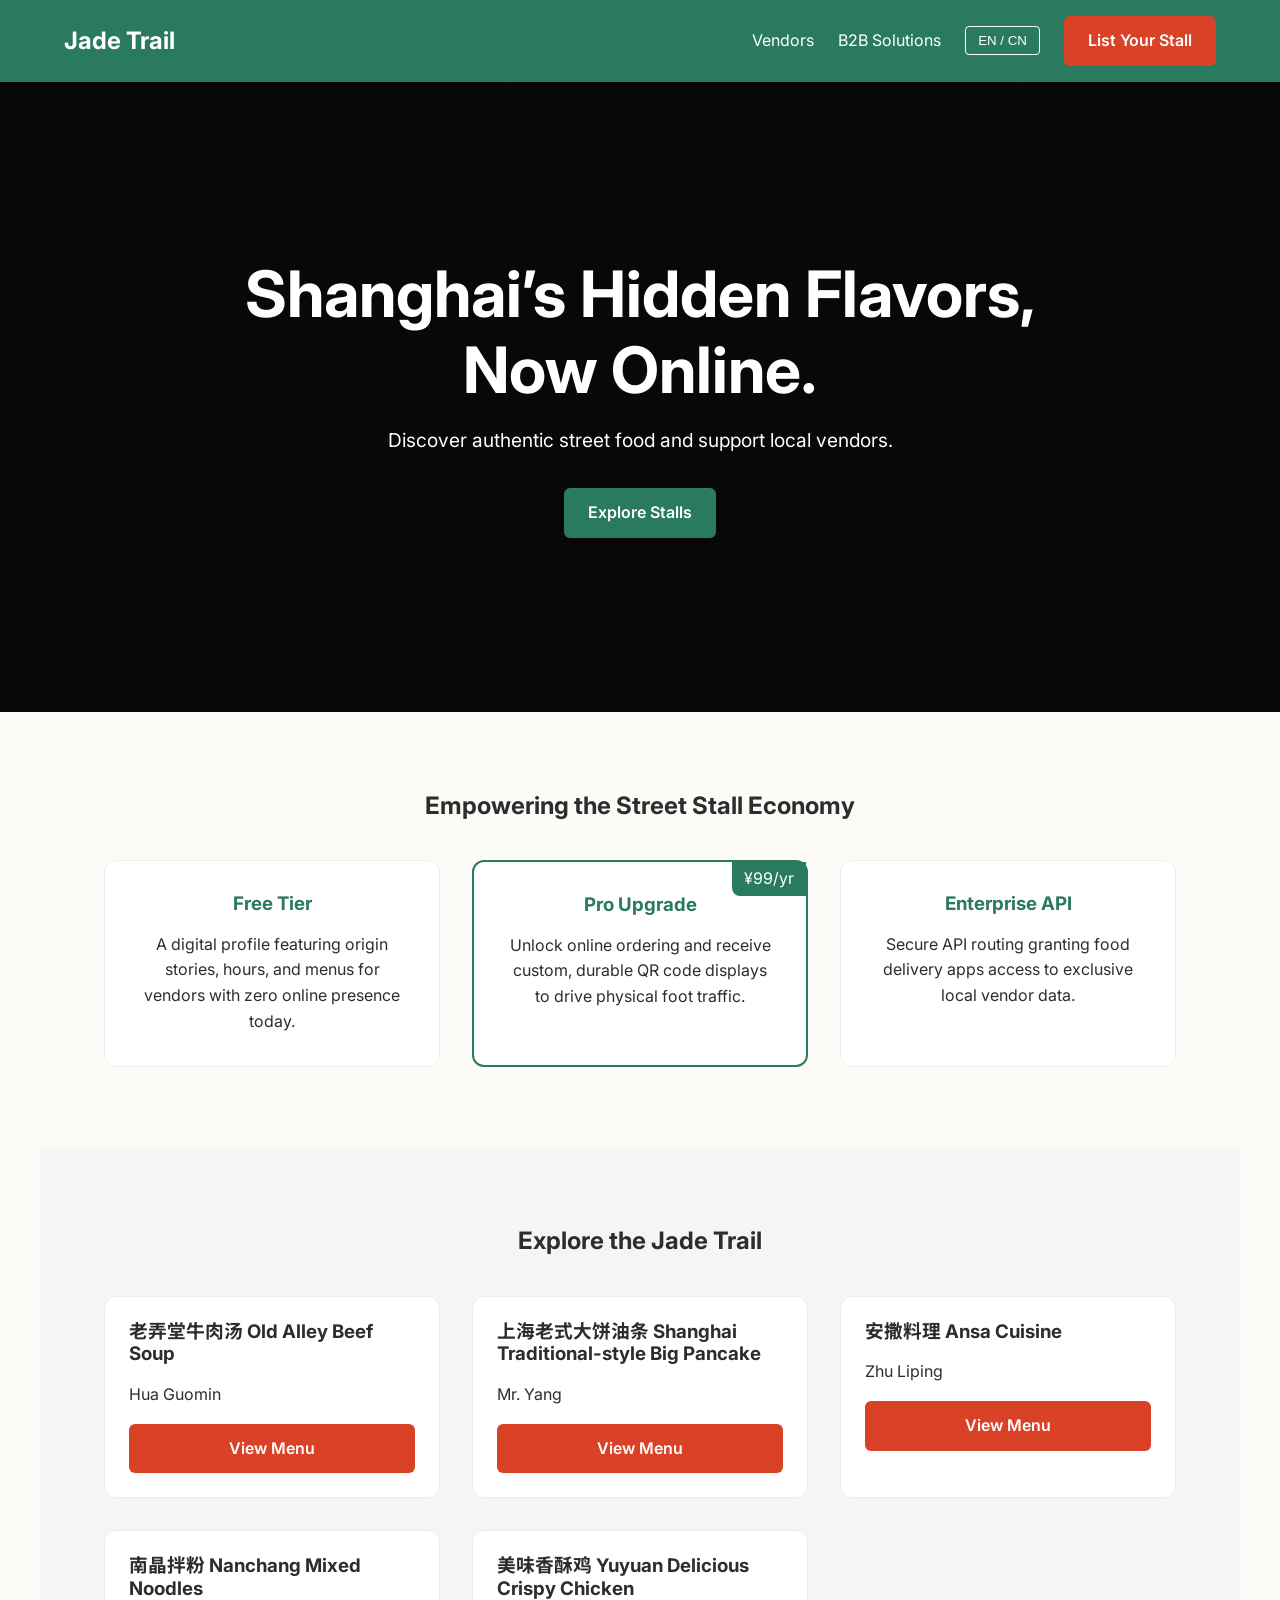
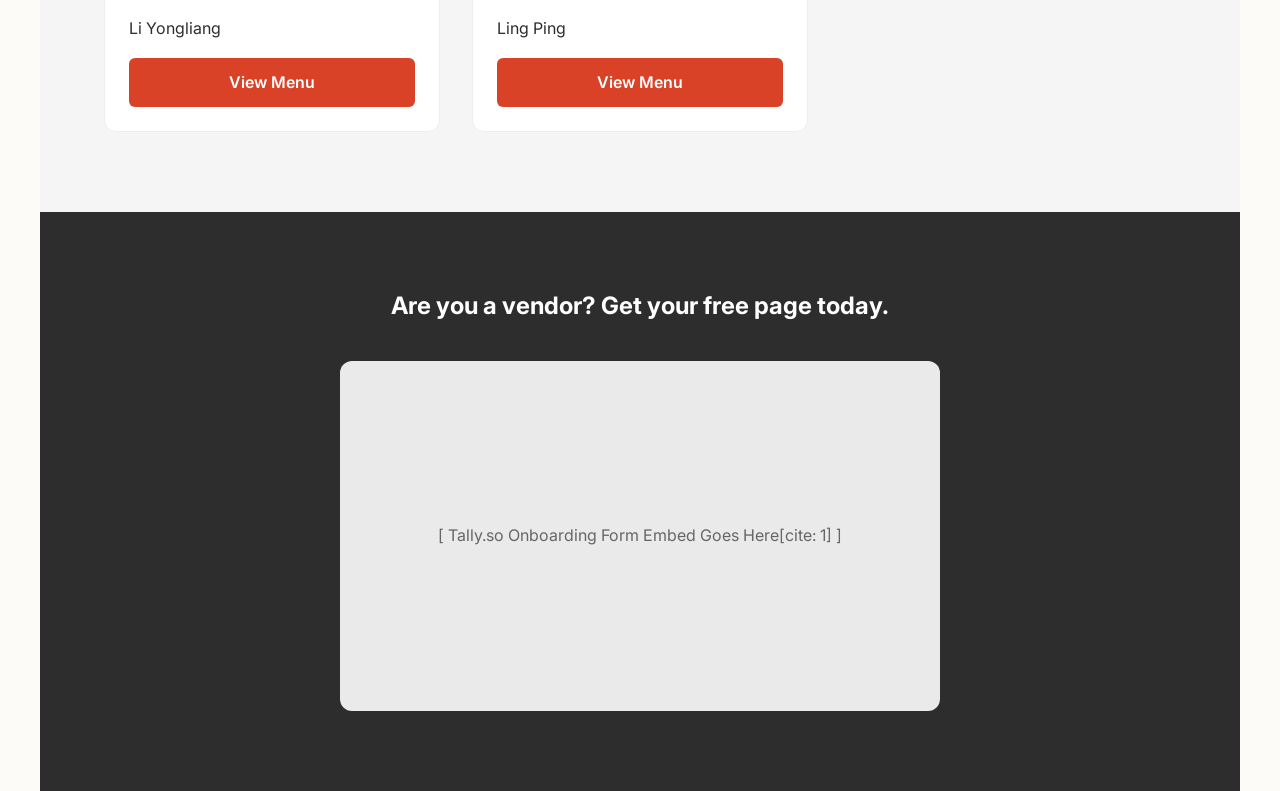
==== index.html @ eafc35c4 "first commit" ====
<!DOCTYPE html>
<html lang="en">
<head>
    <meta charset="UTF-8">
    <meta name="viewport" content="width=device-width, initial-scale=1.0">
    <title>Jade Trail | Shanghai Night Market</title>
    <link rel="stylesheet" href="style.css">
    <link href="https://fonts.googleapis.com/css2?family=Inter:wght@400;600;700&family=Noto+Sans+SC:wght@400;700&display=swap" rel="stylesheet">
</head>
<body class="lang-en">

    <!-- Navbar -->
    <nav class="navbar">
        <div class="nav-logo"><a href="index.html">Jade Trail</a></div>
        <div class="nav-links">
            <a href="#vendors">
                <span class="lang-en">Vendors</span>
                <span class="lang-cn">摊位</span>
            </a>
            <a href="#">
                <span class="lang-en">B2B Solutions</span>
                <span class="lang-cn">B2B解决方案</span>
            </a>
            <button class="lang-toggle">EN / CN</button>
            <a href="#claim" class="btn btn-accent">
                <span class="lang-en">List Your Stall</span>
                <span class="lang-cn">入驻平台</span>
            </a>
        </div>
    </nav>

    <!-- Hero Section -->
    <header class="hero">
        <h1 class="animate-up">
            <span class="lang-en">Shanghai’s Hidden Flavors,<br>Now Online.</span>
            <span class="lang-cn">上海隐藏的美味，<br>现已上线。</span>
        </h1>
        <p class="animate-up delay-1">
            <span class="lang-en">Discover authentic street food and support local vendors.</span>
            <span class="lang-cn">探索正宗街头美食，支持本地摊贩。</span>
        </p>
        <div class="animate-up delay-2">
            <a href="#vendors" class="btn btn-primary">
                <span class="lang-en">Explore Stalls</span>
                <span class="lang-cn">探索摊位</span>
            </a>
        </div>
    </header>

    <!-- Business Model (3 Feature Blocks) -->
    <section class="section text-center">
        <h2 class="animate-up">
            <span class="lang-en">Empowering the Street Stall Economy</span>
            <span class="lang-cn">赋能地摊经济</span>
        </h2>
        <div class="grid-3">
            <!-- Free Tier -->
            <div class="card animate-up delay-1">
                <h3 style="color: var(--jade)">
                    <span class="lang-en">Free Tier</span>
                    <span class="lang-cn">免费版</span>
                </h3>
                <p>
                    <span class="lang-en">A digital profile featuring origin stories, hours, and menus for vendors with zero online presence today.</span>
                    <span class="lang-cn">为当前无网络曝光的摊主提供包含品牌故事、营业时间和菜单的数字档案。</span>
                </p>
            </div>
            <!-- Pro Tier -->
            <div class="card animate-up delay-2" style="border: 2px solid var(--jade);">
                <span style="position:absolute; top:0; right:0; background:var(--jade); color:white; padding:4px 12px; border-bottom-left-radius:8px;">¥99/yr</span>
                <h3 style="color: var(--jade)">
                    <span class="lang-en">Pro Upgrade</span>
                    <span class="lang-cn">专业版升级</span>
                </h3>
                <p>
                    <span class="lang-en">Unlock online ordering and receive custom, durable QR code displays to drive physical foot traffic.</span>
                    <span class="lang-cn">解锁在线点单功能，并获得定制的耐用二维码立牌，以吸引线下客流。</span>
                </p>
            </div>
            <!-- Enterprise Tier -->
            <div class="card animate-up delay-3">
                <h3 style="color: var(--jade)">
                    <span class="lang-en">Enterprise API</span>
                    <span class="lang-cn">企业级 API</span>
                </h3>
                <p>
                    <span class="lang-en">Secure API routing granting food delivery apps access to exclusive local vendor data.</span>
                    <span class="lang-cn">安全的 API 路由，为外卖应用提供独家本地摊贩数据访问权限。</span>
                </p>
            </div>
        </div>
    </section>

    <!-- Live Vendor Grid -->
    <section id="vendors" class="section bg-light" style="background-color: #f5f5f5;">
        <h2 class="text-center animate-up">
            <span class="lang-en">Explore the Jade Trail</span>
            <span class="lang-cn">探索 Jade Trail 路线</span>
        </h2>
        <div class="grid-3">
            <!-- Vendor Card (Duplicate 5 Times) -->
            <div class="card vendor-card animate-up delay-1">
                
                <div class="vendor-info">
                    <h3>老弄堂牛肉汤 Old Alley Beef Soup</h3>
                    <p>Hua Guomin</p>
                    <a href="old-alley-beef.html" class="btn btn-accent">View Menu</a>
                </div>
            </div>
            <!-- Vendor Card 2: Shanghai Traditional-style Big Pancake and Fried Dough Sticks -->
            <div class="card vendor-card animate-up delay-2">
                
                <div class="vendor-info">
                    <h3>上海老式大饼油条 Shanghai Traditional-style Big Pancake</h3>
                    <p>Mr. Yang</p>
                    <a href="traditional-pancake.html" class="btn btn-accent">View Menu</a>
                </div>
            </div>
            <!-- Vendor Card 3: Ansa Cuisine -->
            <div class="card vendor-card animate-up delay-3">
                
                <div class="vendor-info">
                    <h3>安撒料理 Ansa Cuisine</h3>
                    <p>Zhu Liping</p>
                    <a href="ansa-cuisine.html" class="btn btn-accent">View Menu</a>
                </div>
            </div>
            <!-- Vendor Card 4: Nanchang Mixed Noodles -->
            <div class="card vendor-card animate-up delay-1">
                
                <div class="vendor-info">
                    <h3>南晶拌粉 Nanchang Mixed Noodles</h3>
                    <p>Li Yongliang</p>
                    <a href="nanchang-noodles.html" class="btn btn-accent">View Menu</a>
                </div>
            </div>
            <!-- Vendor Card 5: Yuyuan Delicious Crispy Chicken -->
            <div class="card vendor-card animate-up delay-2">
                
                <div class="vendor-info">
                    <h3>美味香酥鸡 Yuyuan Delicious Crispy Chicken</h3>
                    <p>Ling Ping</p>
                    <a href="crispy-chicken.html" class="btn btn-accent">View Menu</a>
                </div>
            </div>

        </div>
    </section>

    <!-- Tally Form CTA -->
    <footer id="claim" class="section text-center" style="background-color: var(--sesame); color: white;">
        <h2 class="animate-up">
            <span class="lang-en">Are you a vendor? Get your free page today.</span>
            <span class="lang-cn">您是摊主吗？立即获取您的免费主页。</span>
        </h2>
        <div class="embed-container animate-up delay-1" style="max-width: 600px; margin: 40px auto 0;">
            <p style="color: #666;">[ Tally.so Onboarding Form Embed Goes Here[cite: 1] ]</p>
        </div>
    </footer>

    <!-- Language Toggle Script -->
    <script>
        document.addEventListener('DOMContentLoaded', () => {
            const body = document.body;
            // Load saved preference
            const savedLang = localStorage.getItem('jade-lang') || 'lang-en';
            body.className = savedLang;

            // Attach toggle function to all language buttons
            const toggleBtns = document.querySelectorAll('.lang-toggle');
            toggleBtns.forEach(btn => {
                btn.addEventListener('click', () => {
                    if (body.classList.contains('lang-en')) {
                        body.classList.replace('lang-en', 'lang-cn');
                        localStorage.setItem('jade-lang', 'lang-cn');
                    } else {
                        body.classList.replace('lang-cn', 'lang-en');
                        localStorage.setItem('jade-lang', 'lang-en');
                    }
                });
            });
        });
    </script>
</body>
</html>
---- style.css ----
/* --- VARIABLES & SETUP --- */
:root {
    --bao: #FDFBF7;
    --jade: #2A7A5F;
    --jade-dark: #1e5a45;
    --chili: #D94227;
    --chili-dark: #b3361f;
    --sesame: #2D2D2D;
    --lantern: #F6B93B;
}

* {
    margin: 0;
    padding: 0;
    box-sizing: border-box;
}

body {
    font-family: 'Inter', 'Noto Sans SC', sans-serif;
    background-color: var(--bao);
    color: var(--sesame);
    line-height: 1.6;
}

/* --- ANIMATIONS --- */
@keyframes fadeInUp {
    from {
        opacity: 0;
        transform: translateY(30px);
    }
    to {
        opacity: 1;
        transform: translateY(0);
    }
}

.animate-up {
    opacity: 0;
    animation: fadeInUp 0.8s cubic-bezier(0.16, 1, 0.3, 1) forwards;
}

.delay-1 { animation-delay: 0.1s; }
.delay-2 { animation-delay: 0.2s; }
.delay-3 { animation-delay: 0.3s; }

/* --- TYPOGRAPHY & BUTTONS --- */
h1, h2, h3 { line-height: 1.2; margin-bottom: 1rem; }
a { text-decoration: none; color: inherit; }

.btn {
    display: inline-block;
    padding: 12px 24px;
    border-radius: 6px;
    font-weight: 600;
    cursor: pointer;
    transition: all 0.3s ease;
    border: none;
}

.btn-primary {
    background-color: var(--jade);
    color: white;
}
.btn-primary:hover {
    background-color: var(--jade-dark);
    transform: translateY(-2px);
    box-shadow: 0 4px 12px rgba(42, 122, 95, 0.3);
}

.btn-accent {
    background-color: var(--chili);
    color: white;
}
.btn-accent:hover {
    background-color: var(--chili-dark);
    transform: translateY(-2px);
    box-shadow: 0 4px 12px rgba(217, 66, 39, 0.3);
}

/* --- NAVBAR --- */
.navbar {
    position: sticky;
    top: 0;
    z-index: 100;
    background-color: var(--jade);
    color: white;
    display: flex;
    justify-content: space-between;
    align-items: center;
    padding: 16px 5%;
    box-shadow: 0 2px 10px rgba(0,0,0,0.1);
}
.nav-logo { font-size: 1.5rem; font-weight: 700; }
.nav-links { display: flex; gap: 24px; align-items: center; }
.nav-links a:hover { opacity: 0.8; }
.lang-toggle {
    background: transparent;
    border: 1px solid white;
    color: white;
    padding: 6px 12px;
    border-radius: 4px;
    cursor: pointer;
    transition: 0.3s;
}
.lang-toggle:hover { background: white; color: var(--jade); }

/* --- HERO SECTION --- */
.hero {
    height: 70vh;
    background-color: #111;
    background-image: linear-gradient(rgba(0,0,0,0.5), rgba(0,0,0,0.6)), url('https://images.unsplash.com/photo-1555126634-323283e090fa?ixlib=rb-4.0.3&auto=format&fit=crop&w=1920&q=80');
    background-size: cover;
    background-position: center;
    display: flex;
    flex-direction: column;
    justify-content: center;
    align-items: center;
    text-align: center;
    color: white;
    padding: 0 5%;
}
.hero h1 { font-size: 4rem; }
.hero p { font-size: 1.2rem; margin-bottom: 2rem; }

/* --- LAYOUT & CARDS --- */
.section { padding: 80px 5%; max-width: 1200px; margin: 0 auto; }
.text-center { text-align: center; }

.grid-3 {
    display: grid;
    grid-template-columns: repeat(auto-fit, minmax(300px, 1fr));
    gap: 32px;
    margin-top: 40px;
}

.card {
    background: white;
    border-radius: 12px;
    padding: 32px;
    border: 1px solid #eee;
    transition: transform 0.3s ease, box-shadow 0.3s ease;
}
.card:hover {
    transform: translateY(-5px);
    box-shadow: 0 10px 30px rgba(0,0,0,0.05);
}

.vendor-card { padding: 0; overflow: hidden; }
.vendor-card img {
    width: 100%;
    height: 200px;
    object-fit: cover;
    transition: transform 0.5s ease;
}
.vendor-card:hover img { transform: scale(1.05); }
.vendor-info { padding: 24px; }
.vendor-info .btn-accent { display: block; text-align: center; margin-top: 16px; }

/* --- VENDOR PAGE SPECIFICS --- */
.embed-container {
    width: 100%;
    height: 350px;
    background: #eaeaea;
    border-radius: 12px;
    display: flex;
    align-items: center;
    justify-content: center;
    margin-bottom: 40px;
    overflow: hidden;
}
.story-flex {
    display: flex;
    flex-direction: column-reverse; /* Stacks vertically, placing the 2nd HTML item (text) on top */
    gap: 30px;
    align-items: center; /* Centers the image and text */
    margin-bottom: 60px;
    text-align: center; /* Centers the story text */
}

.story-flex img {
    width: 100%; /* Expands the image to fill the new stacked layout */
    max-width: 800px; /* Prevents the image from getting overly massive on desktop */
    border-radius: 12px;
    box-shadow: 0 4px 20px rgba(0,0,0,0.1);
}
.specialty-highlight {
    background-color: var(--chili);
    color: white;
    padding: 24px;
    border-radius: 12px;
    margin-bottom: 32px;
    transition: transform 0.3s ease;
}
.specialty-highlight:hover { transform: scale(1.02); }

/* --- ACCORDION MENU --- */
.accordion {
    background: white;
    border-radius: 12px;
    border: 1px solid #eee;
    overflow: hidden;
}
.accordion-btn {
    width: 100%;
    text-align: left;
    padding: 20px 24px;
    background: white;
    border: none;
    border-bottom: 1px solid #eee;
    font-size: 1.2rem;
    font-weight: 700;
    cursor: pointer;
    display: flex;
    justify-content: space-between;
    transition: background 0.3s ease;
}
.accordion-btn:hover { background: #fafafa; }
.accordion-content {
    max-height: 0;
    overflow: hidden;
    transition: max-height 0.4s ease-in-out;
}
.menu-item {
    display: flex;
    justify-content: space-between;
    padding: 16px 24px;
    border-bottom: 1px solid #eee;
}

/* --- RESPONSIVE DESIGN (Phones) --- */
/* --- RESPONSIVE DESIGN (Phones) --- */
@media (max-width: 768px) {
    .nav-links { display: none; }
    .hero h1 { font-size: 2.5rem; }
    /* The .story-flex overrides have been removed from here because the main CSS now handles the stack perfectly */
}

/* --- LANGUAGE TOGGLE LOGIC --- */
body.lang-en .lang-cn { display: none !important; }
body.lang-cn .lang-en { display: none !important; }
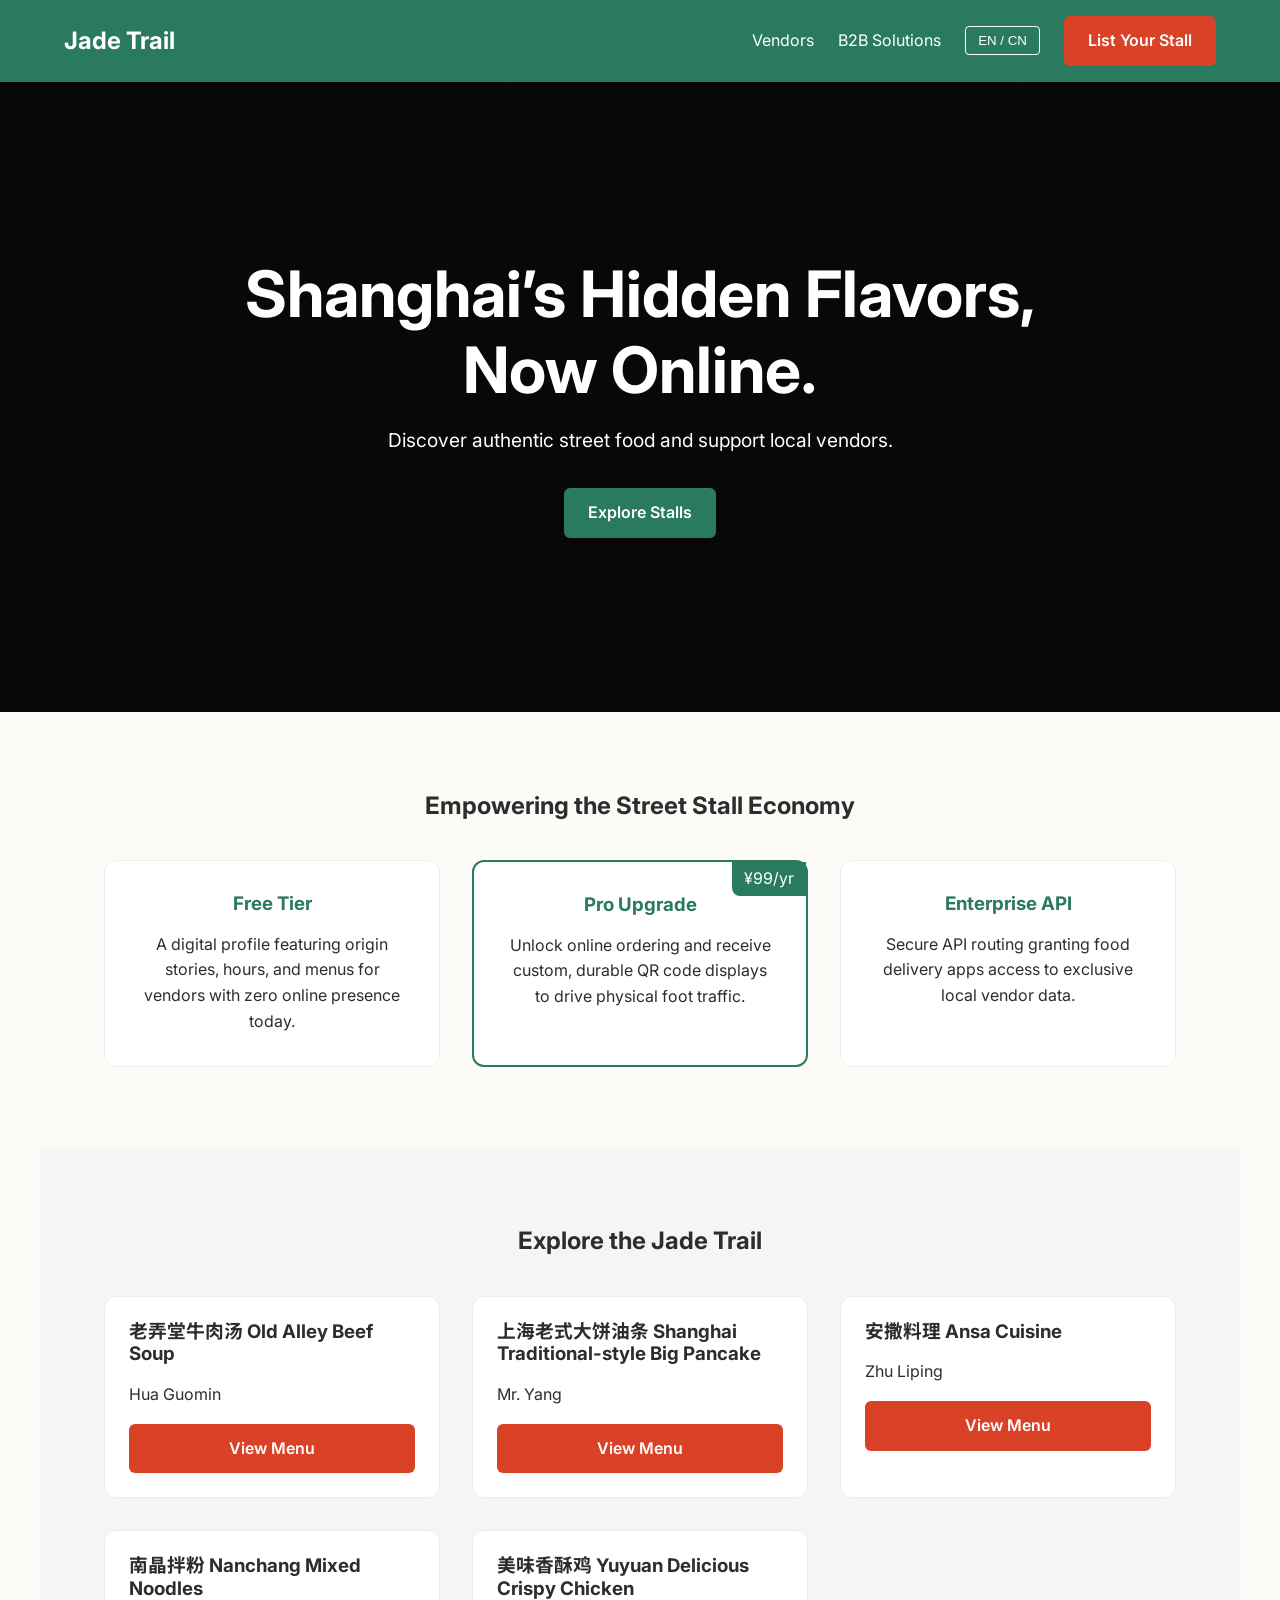
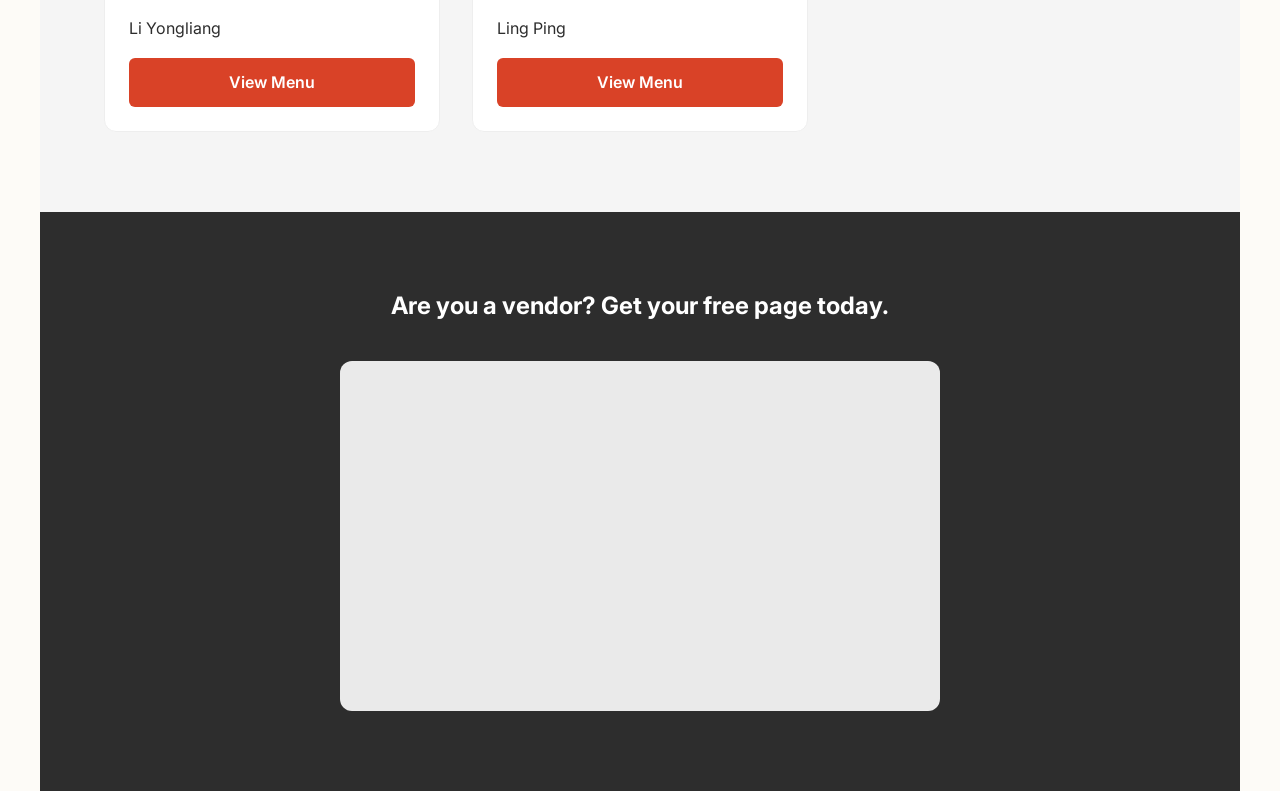
==== commit 6976f94a: "added tally.so to all vendor pages" ====
--- a/index.html
+++ b/index.html
@@ -154,7 +154,17 @@
             <span class="lang-cn">您是摊主吗？立即获取您的免费主页。</span>
         </h2>
         <div class="embed-container animate-up delay-1" style="max-width: 600px; margin: 40px auto 0;">
-            <p style="color: #666;">[ Tally.so Onboarding Form Embed Goes Here[cite: 1] ]</p>
+            <div class="embed-container" style="height: 450px; background: transparent;">
+            <iframe 
+                src="https://tally.so/embed/68y6YJ?transparentBackground=1" 
+                width="100%" 
+                height="100%" 
+                frameborder="0" 
+                marginheight="0" 
+                marginwidth="0" 
+                title="Claim Your Page Form">
+            </iframe>
+        </div>
         </div>
     </footer>
 
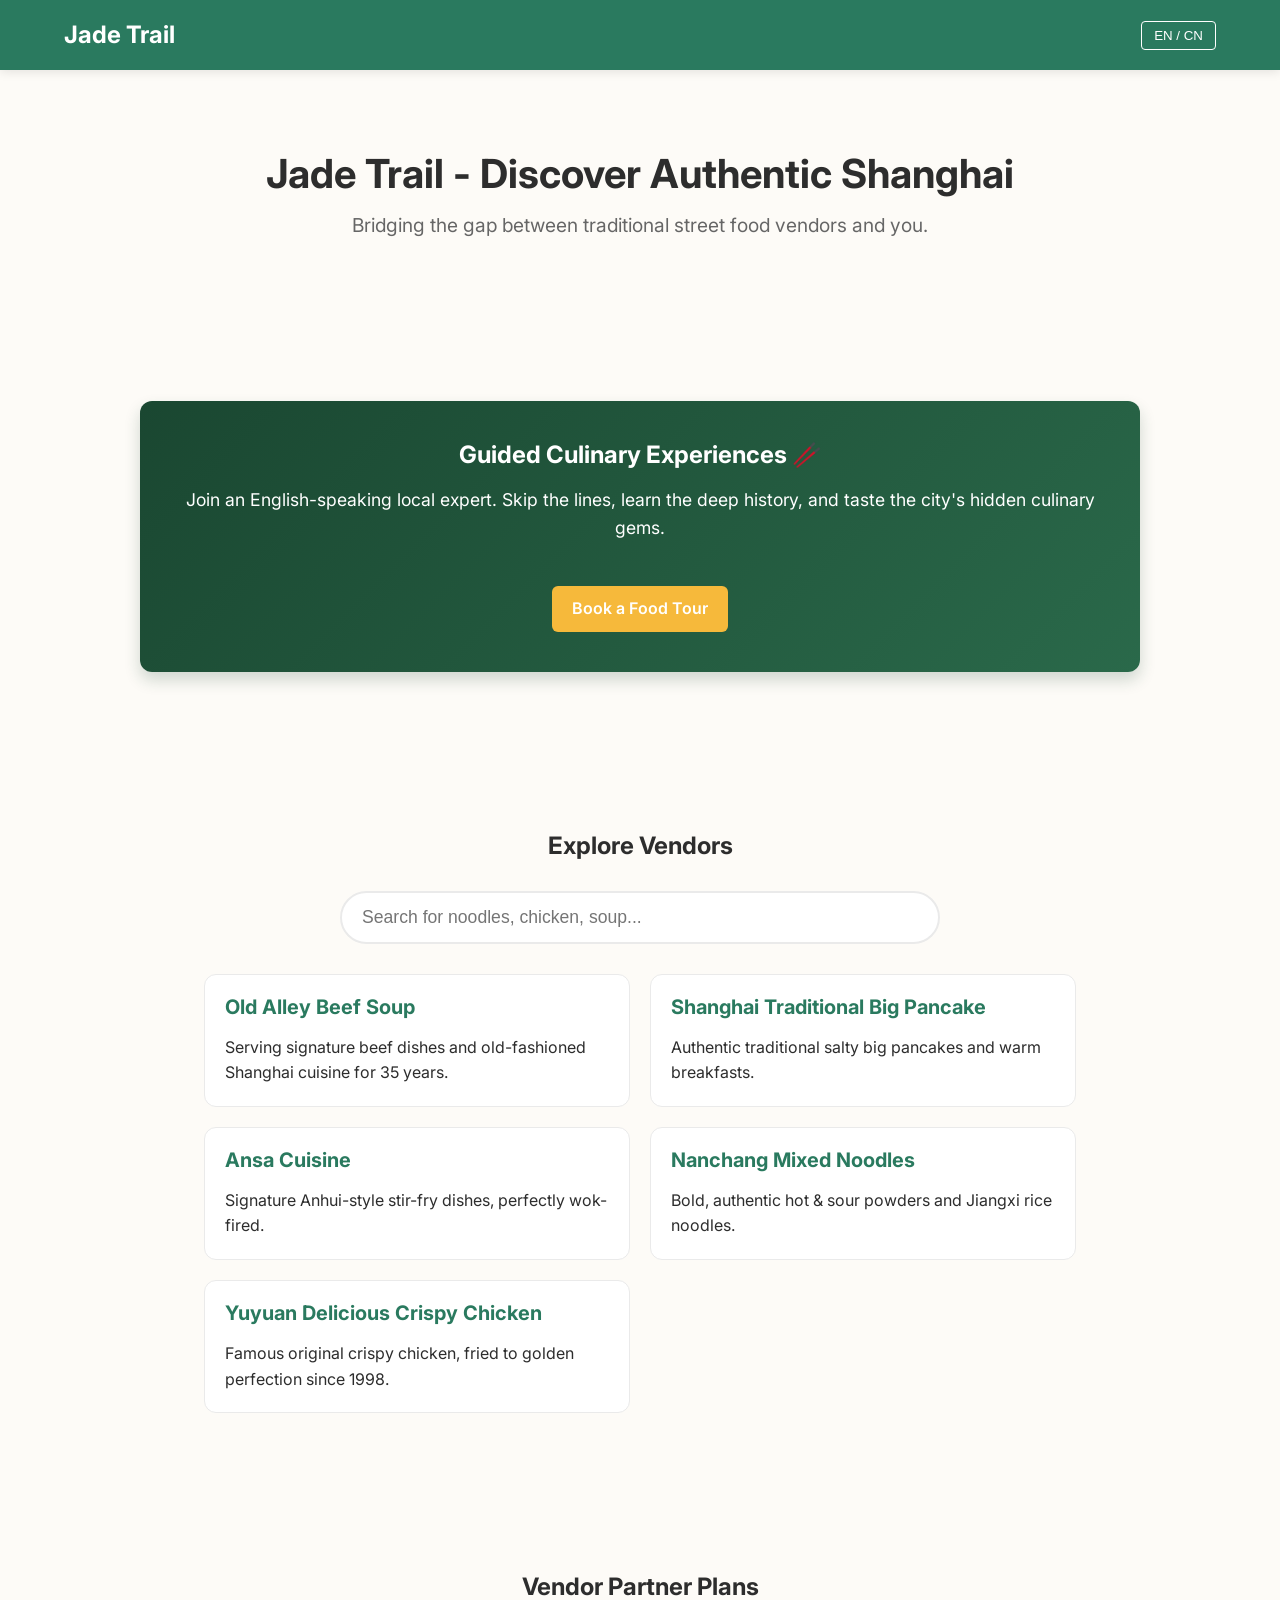
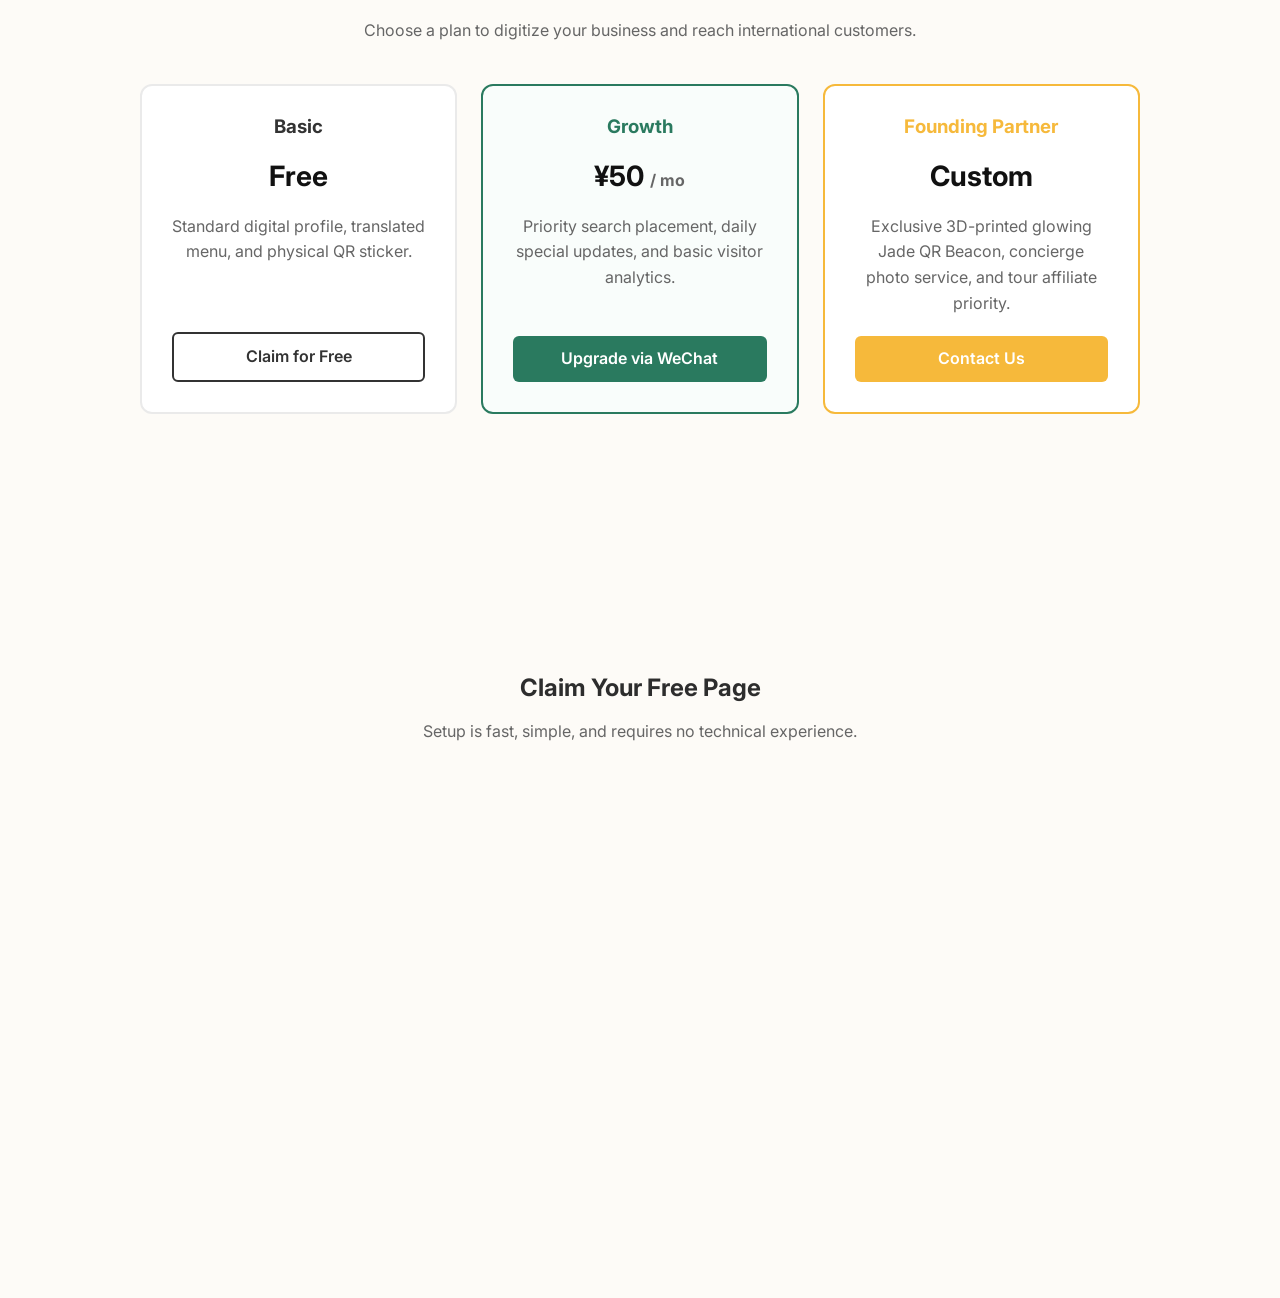
==== commit b752211e: "added b2c and updated b2b" ====
--- a/index.html
+++ b/index.html
@@ -3,158 +3,303 @@
 <head>
     <meta charset="UTF-8">
     <meta name="viewport" content="width=device-width, initial-scale=1.0">
-    <title>Jade Trail | Shanghai Night Market</title>
+    <title>Jade Trail | Authentic Shanghai Street Food</title>
     <link rel="stylesheet" href="style.css">
     <link href="https://fonts.googleapis.com/css2?family=Inter:wght@400;600;700&family=Noto+Sans+SC:wght@400;700&display=swap" rel="stylesheet">
+    <style>
+        /* Subscription Tiers */
+        .subscription-grid {
+            display: grid;
+            grid-template-columns: repeat(auto-fit, minmax(280px, 1fr));
+            gap: 24px;
+            margin: 40px auto;
+            max-width: 1000px;
+        }
+        .sub-card {
+            border: 2px solid #eaeaea;
+            border-radius: 12px;
+            padding: 30px;
+            text-align: center;
+            background: #fff;
+            transition: transform 0.2s, box-shadow 0.2s;
+            display: flex;
+            flex-direction: column;
+            justify-content: space-between;
+        }
+        .sub-card:hover {
+            transform: translateY(-4px);
+            box-shadow: 0 10px 20px rgba(0,0,0,0.05);
+        }
+        .sub-card.featured {
+            border-color: var(--jade);
+            background: #f9fdfb;
+        }
+        .sub-card.partner {
+            border-color: var(--lantern);
+        }
+        .sub-card h3 { color: #333; margin-top: 0; }
+        .sub-card.featured h3 { color: var(--jade); }
+        .sub-card.partner h3 { color: var(--lantern); }
+        
+        .sub-price { font-size: 1.75rem; font-weight: 700; margin: 15px 0; color: #111; }
+        
+        .plan-btn {
+            display: inline-block;
+            padding: 10px 20px;
+            border-radius: 6px;
+            text-decoration: none;
+            font-weight: 600;
+            margin-top: 20px;
+            text-align: center;
+        }
+        .btn-outline { border: 2px solid #333; color: #333; }
+        .btn-jade { background: var(--jade); color: white; }
+        .btn-lantern { background: var(--lantern); color: white; }
+
+        /* Directory & Search Styles */
+        .search-container {
+            max-width: 600px;
+            margin: 0 auto 30px auto;
+            text-align: center;
+        }
+        .search-bar {
+            width: 100%;
+            padding: 14px 20px;
+            font-size: 1.1rem;
+            border: 2px solid #eaeaea;
+            border-radius: 30px;
+            outline: none;
+            transition: border-color 0.2s;
+        }
+        .search-bar:focus {
+            border-color: var(--jade);
+        }
+        
+        .directory-grid {
+            display: grid;
+            grid-template-columns: repeat(auto-fit, minmax(280px, 1fr));
+            gap: 20px;
+            margin-top: 24px;
+        }
+        .vendor-card {
+            border: 1px solid #eaeaea;
+            border-radius: 12px;
+            padding: 20px;
+            text-decoration: none;
+            color: inherit;
+            display: block;
+            transition: transform 0.2s, box-shadow 0.2s;
+            background: #fff;
+        }
+        .vendor-card:hover {
+            transform: translateY(-4px);
+            box-shadow: 0 10px 20px rgba(0,0,0,0.05);
+        }
+        .vendor-card h3 {
+            margin-top: 0;
+            color: var(--jade);
+            font-size: 1.25rem;
+        }
+        
+        /* Action Sections */
+        .section-header { text-align: center; margin-bottom: 30px; }
+        .tour-banner {
+            background: linear-gradient(135deg, #1a4731 0%, #2a694a 100%);
+            color: white;
+            padding: 40px;
+            border-radius: 12px;
+            text-align: center;
+            max-width: 1000px;
+            margin: 0 auto;
+            box-shadow: 0 8px 16px rgba(26, 71, 49, 0.2);
+        }
+    </style>
 </head>
 <body class="lang-en">
 
-    <!-- Navbar -->
     <nav class="navbar">
         <div class="nav-logo"><a href="index.html">Jade Trail</a></div>
-        <div class="nav-links">
-            <a href="#vendors">
-                <span class="lang-en">Vendors</span>
-                <span class="lang-cn">摊位</span>
-            </a>
-            <a href="#">
-                <span class="lang-en">B2B Solutions</span>
-                <span class="lang-cn">B2B解决方案</span>
-            </a>
-            <button class="lang-toggle">EN / CN</button>
-            <a href="#claim" class="btn btn-accent">
-                <span class="lang-en">List Your Stall</span>
-                <span class="lang-cn">入驻平台</span>
-            </a>
-        </div>
+        <div class="nav-links"><button class="lang-toggle">EN / CN</button></div>
     </nav>
 
     <!-- Hero Section -->
-    <header class="hero">
-        <h1 class="animate-up">
-            <span class="lang-en">Shanghai’s Hidden Flavors,<br>Now Online.</span>
-            <span class="lang-cn">上海隐藏的美味，<br>现已上线。</span>
+    <section class="section animate-up">
+        <h1 style="text-align: center; font-size: 2.5rem; margin-bottom: 12px;">
+            <span class="lang-en">Jade Trail - Discover Authentic Shanghai</span>
+            <span class="lang-cn">探索地道上海</span>
         </h1>
-        <p class="animate-up delay-1">
-            <span class="lang-en">Discover authentic street food and support local vendors.</span>
-            <span class="lang-cn">探索正宗街头美食，支持本地摊贩。</span>
+        <p style="text-align: center; font-size: 1.2rem; color: #666; max-width: 600px; margin: 0 auto;">
+            <span class="lang-en">Bridging the gap between traditional street food vendors and you.</span>
+            <span class="lang-cn">连接传统街头小吃摊与您之间的桥梁。</span>
         </p>
-        <div class="animate-up delay-2">
-            <a href="#vendors" class="btn btn-primary">
-                <span class="lang-en">Explore Stalls</span>
+    </section>
+
+    <!-- B2C Tour Section -->
+    <section class="section animate-up delay-1">
+        <div class="tour-banner">
+            <h2 style="color: white; margin-top: 0;">
+                <span class="lang-en">Guided Culinary Experiences 🥢</span>
+                <span class="lang-cn">沉浸式美食导览 🥢</span>
+            </h2>
+            <p style="font-size: 1.1rem; margin-bottom: 24px;">
+                <span class="lang-en">Join an English-speaking local expert. Skip the lines, learn the deep history, and taste the city's hidden culinary gems.</span>
+                <span class="lang-cn">参加由当地专家带领的美食之旅。免去排队时间，了解深厚的历史，品尝这座城市隐藏的烹饪瑰宝。</span>
+            </p>
+            <a href="#" class="plan-btn btn-lantern">
+                <span class="lang-en">Book a Food Tour</span>
+                <span class="lang-cn">预订美食之旅</span>
+            </a>
+        </div>
+    </section>
+
+    <!-- Search & Vendor Directory -->
+    <section class="section" style="max-width: 1000px; margin: 0 auto;">
+        <div class="section-header">
+            <h2>
+                <span class="lang-en">Explore Vendors</span>
                 <span class="lang-cn">探索摊位</span>
-            </a>
-        </div>
-    </header>
-
-    <!-- Business Model (3 Feature Blocks) -->
-    <section class="section text-center">
-        <h2 class="animate-up">
-            <span class="lang-en">Empowering the Street Stall Economy</span>
-            <span class="lang-cn">赋能地摊经济</span>
+            </h2>
+        </div>
+        
+        <!-- Live Search Bar -->
+        <div class="search-container">
+            <input type="text" id="searchInput" class="search-bar" placeholder="Search for noodles, chicken, soup..." onkeyup="filterVendors()">
+        </div>
+
+        <div class="directory-grid" id="vendorGrid">
+            <a href="old-alley.html" class="vendor-card">
+                <h3>
+                    <span class="lang-en">Old Alley Beef Soup</span>
+                    <span class="lang-cn">老弄堂牛肉汤</span>
+                </h3>
+                <p>
+                    <span class="lang-en">Serving signature beef dishes and old-fashioned Shanghai cuisine for 35 years.</span>
+                    <span class="lang-cn">35年来提供招牌牛肉菜肴和老式上海菜。</span>
+                </p>
+            </a>
+
+            <a href="big-pancake.html" class="vendor-card">
+                <h3>
+                    <span class="lang-en">Shanghai Traditional Big Pancake</span>
+                    <span class="lang-cn">上海老式大饼油条</span>
+                </h3>
+                <p>
+                    <span class="lang-en">Authentic traditional salty big pancakes and warm breakfasts.</span>
+                    <span class="lang-cn">正宗的传统咸大饼和温暖的早餐。</span>
+                </p>
+            </a>
+
+            <a href="ansa-cuisine.html" class="vendor-card">
+                <h3>
+                    <span class="lang-en">Ansa Cuisine</span>
+                    <span class="lang-cn">安撒料理</span>
+                </h3>
+                <p>
+                    <span class="lang-en">Signature Anhui-style stir-fry dishes, perfectly wok-fired.</span>
+                    <span class="lang-cn">招牌安徽风味炒菜，镬气十足。</span>
+                </p>
+            </a>
+
+            <a href="nanchang-noodles.html" class="vendor-card">
+                <h3>
+                    <span class="lang-en">Nanchang Mixed Noodles</span>
+                    <span class="lang-cn">南昌拌粉</span>
+                </h3>
+                <p>
+                    <span class="lang-en">Bold, authentic hot & sour powders and Jiangxi rice noodles.</span>
+                    <span class="lang-cn">大胆、正宗的酸辣粉和江西米粉。</span>
+                </p>
+            </a>
+
+            <a href="crispy-chicken.html" class="vendor-card">
+                <h3>
+                    <span class="lang-en">Yuyuan Delicious Crispy Chicken</span>
+                    <span class="lang-cn">美味香酥鸡</span>
+                </h3>
+                <p>
+                    <span class="lang-en">Famous original crispy chicken, fried to golden perfection since 1998.</span>
+                    <span class="lang-cn">自1998年以来著名的原味香酥鸡，炸至金黄完美。</span>
+                </p>
+            </a>
+        </div>
+    </section>
+
+    <!-- B2B Subscription Section -->
+    <section class="section animate-up delay-1">
+        <div class="section-header">
+            <h2>
+                <span class="lang-en">Vendor Partner Plans</span>
+                <span class="lang-cn">摊主合作方案</span>
+            </h2>
+            <p style="color: #666;">
+                <span class="lang-en">Choose a plan to digitize your business and reach international customers.</span>
+                <span class="lang-cn">选择一个方案，将您的业务数字化，吸引国际客户。</span>
+            </p>
+        </div>
+        <div class="subscription-grid">
+            <!-- Basic Tier -->
+            <div class="sub-card">
+                <div>
+                    <h3><span class="lang-en">Basic</span><span class="lang-cn">基础版</span></h3>
+                    <div class="sub-price"><span class="lang-en">Free</span><span class="lang-cn">免费</span></div>
+                    <p style="color: #666;">
+                        <span class="lang-en">Standard digital profile, translated menu, and physical QR sticker.</span>
+                        <span class="lang-cn">标准数字主页，翻译菜单及实体QR贴纸。</span>
+                    </p>
+                </div>
+                <a href="#claim-section" class="plan-btn btn-outline">
+                    <span class="lang-en">Claim for Free</span>
+                    <span class="lang-cn">免费认领</span>
+                </a>
+            </div>
+            
+            <!-- Growth Tier -->
+            <div class="sub-card featured">
+                <div>
+                    <h3><span class="lang-en">Growth</span><span class="lang-cn">成长版</span></h3>
+                    <div class="sub-price">¥50 <span style="font-size: 1rem; color: #666;">/ mo</span></div>
+                    <p style="color: #666;">
+                        <span class="lang-en">Priority search placement, daily special updates, and basic visitor analytics.</span>
+                        <span class="lang-cn">优先搜索排名，每日特价更新，以及基础访客分析。</span>
+                    </p>
+                </div>
+                <a href="#payment-gateway" class="plan-btn btn-jade">
+                    <span class="lang-en">Upgrade via WeChat</span>
+                    <span class="lang-cn">通过微信升级</span>
+                </a>
+            </div>
+
+            <!-- Partner Tier -->
+            <div class="sub-card partner">
+                <div>
+                    <h3><span class="lang-en">Founding Partner</span><span class="lang-cn">创始合伙人</span></h3>
+                    <div class="sub-price"><span class="lang-en">Custom</span><span class="lang-cn">定制</span></div>
+                    <p style="color: #666;">
+                        <span class="lang-en">Exclusive 3D-printed glowing Jade QR Beacon, concierge photo service, and tour affiliate priority.</span>
+                        <span class="lang-cn">独家3D打印发光翡翠QR信标，礼宾摄影服务，及导览优先推荐。</span>
+                    </p>
+                </div>
+                <a href="#claim-section" class="plan-btn btn-lantern">
+                    <span class="lang-en">Contact Us</span>
+                    <span class="lang-cn">联系我们</span>
+                </a>
+            </div>
+        </div>
+    </section>
+
+    
+
+    <!-- Tally Form / Onboarding -->
+    <footer id="claim-section" class="section text-center" style="margin-top: 60px;">
+        <h2>
+            <span class="lang-en">Claim Your Free Page</span>
+            <span class="lang-cn">免费认领您的摊位</span>
         </h2>
-        <div class="grid-3">
-            <!-- Free Tier -->
-            <div class="card animate-up delay-1">
-                <h3 style="color: var(--jade)">
-                    <span class="lang-en">Free Tier</span>
-                    <span class="lang-cn">免费版</span>
-                </h3>
-                <p>
-                    <span class="lang-en">A digital profile featuring origin stories, hours, and menus for vendors with zero online presence today.</span>
-                    <span class="lang-cn">为当前无网络曝光的摊主提供包含品牌故事、营业时间和菜单的数字档案。</span>
-                </p>
-            </div>
-            <!-- Pro Tier -->
-            <div class="card animate-up delay-2" style="border: 2px solid var(--jade);">
-                <span style="position:absolute; top:0; right:0; background:var(--jade); color:white; padding:4px 12px; border-bottom-left-radius:8px;">¥99/yr</span>
-                <h3 style="color: var(--jade)">
-                    <span class="lang-en">Pro Upgrade</span>
-                    <span class="lang-cn">专业版升级</span>
-                </h3>
-                <p>
-                    <span class="lang-en">Unlock online ordering and receive custom, durable QR code displays to drive physical foot traffic.</span>
-                    <span class="lang-cn">解锁在线点单功能，并获得定制的耐用二维码立牌，以吸引线下客流。</span>
-                </p>
-            </div>
-            <!-- Enterprise Tier -->
-            <div class="card animate-up delay-3">
-                <h3 style="color: var(--jade)">
-                    <span class="lang-en">Enterprise API</span>
-                    <span class="lang-cn">企业级 API</span>
-                </h3>
-                <p>
-                    <span class="lang-en">Secure API routing granting food delivery apps access to exclusive local vendor data.</span>
-                    <span class="lang-cn">安全的 API 路由，为外卖应用提供独家本地摊贩数据访问权限。</span>
-                </p>
-            </div>
-        </div>
-    </section>
-
-    <!-- Live Vendor Grid -->
-    <section id="vendors" class="section bg-light" style="background-color: #f5f5f5;">
-        <h2 class="text-center animate-up">
-            <span class="lang-en">Explore the Jade Trail</span>
-            <span class="lang-cn">探索 Jade Trail 路线</span>
-        </h2>
-        <div class="grid-3">
-            <!-- Vendor Card (Duplicate 5 Times) -->
-            <div class="card vendor-card animate-up delay-1">
-                
-                <div class="vendor-info">
-                    <h3>老弄堂牛肉汤 Old Alley Beef Soup</h3>
-                    <p>Hua Guomin</p>
-                    <a href="old-alley-beef.html" class="btn btn-accent">View Menu</a>
-                </div>
-            </div>
-            <!-- Vendor Card 2: Shanghai Traditional-style Big Pancake and Fried Dough Sticks -->
-            <div class="card vendor-card animate-up delay-2">
-                
-                <div class="vendor-info">
-                    <h3>上海老式大饼油条 Shanghai Traditional-style Big Pancake</h3>
-                    <p>Mr. Yang</p>
-                    <a href="traditional-pancake.html" class="btn btn-accent">View Menu</a>
-                </div>
-            </div>
-            <!-- Vendor Card 3: Ansa Cuisine -->
-            <div class="card vendor-card animate-up delay-3">
-                
-                <div class="vendor-info">
-                    <h3>安撒料理 Ansa Cuisine</h3>
-                    <p>Zhu Liping</p>
-                    <a href="ansa-cuisine.html" class="btn btn-accent">View Menu</a>
-                </div>
-            </div>
-            <!-- Vendor Card 4: Nanchang Mixed Noodles -->
-            <div class="card vendor-card animate-up delay-1">
-                
-                <div class="vendor-info">
-                    <h3>南晶拌粉 Nanchang Mixed Noodles</h3>
-                    <p>Li Yongliang</p>
-                    <a href="nanchang-noodles.html" class="btn btn-accent">View Menu</a>
-                </div>
-            </div>
-            <!-- Vendor Card 5: Yuyuan Delicious Crispy Chicken -->
-            <div class="card vendor-card animate-up delay-2">
-                
-                <div class="vendor-info">
-                    <h3>美味香酥鸡 Yuyuan Delicious Crispy Chicken</h3>
-                    <p>Ling Ping</p>
-                    <a href="crispy-chicken.html" class="btn btn-accent">View Menu</a>
-                </div>
-            </div>
-
-        </div>
-    </section>
-
-    <!-- Tally Form CTA -->
-    <footer id="claim" class="section text-center" style="background-color: var(--sesame); color: white;">
-        <h2 class="animate-up">
-            <span class="lang-en">Are you a vendor? Get your free page today.</span>
-            <span class="lang-cn">您是摊主吗？立即获取您的免费主页。</span>
-        </h2>
-        <div class="embed-container animate-up delay-1" style="max-width: 600px; margin: 40px auto 0;">
-            <div class="embed-container" style="height: 450px; background: transparent;">
+        <p style="margin-bottom: 24px; color: #666;">
+            <span class="lang-en">Setup is fast, simple, and requires no technical experience.</span>
+            <span class="lang-cn">设置过程快速、简单，无需任何技术经验。</span>
+        </p>
+        <div class="embed-container" style="height: 450px; background: transparent; max-width: 800px; margin: 0 auto;">
             <iframe 
                 src="https://tally.so/embed/68y6YJ?transparentBackground=1" 
                 width="100%" 
@@ -165,30 +310,49 @@
                 title="Claim Your Page Form">
             </iframe>
         </div>
-        </div>
     </footer>
 
-    <!-- Language Toggle Script -->
     <script>
+        // Real-time Search Filter Logic
+        function filterVendors() {
+            const input = document.getElementById('searchInput').value.toLowerCase();
+            const cards = document.getElementById('vendorGrid').getElementsByClassName('vendor-card');
+            
+            for (let i = 0; i < cards.length; i++) {
+                const text = cards[i].innerText.toLowerCase();
+                if (text.includes(input)) {
+                    cards[i].style.display = "";
+                } else {
+                    cards[i].style.display = "none";
+                }
+            }
+        }
+
+        // Language Toggle Logic
         document.addEventListener('DOMContentLoaded', () => {
             const body = document.body;
-            // Load saved preference
-            const savedLang = localStorage.getItem('jade-lang') || 'lang-en';
-            body.className = savedLang;
-
-            // Attach toggle function to all language buttons
-            const toggleBtns = document.querySelectorAll('.lang-toggle');
-            toggleBtns.forEach(btn => {
+            body.className = localStorage.getItem('jade-lang') || 'lang-en';
+            
+            document.querySelectorAll('.lang-toggle').forEach(btn => {
                 btn.addEventListener('click', () => {
-                    if (body.classList.contains('lang-en')) {
-                        body.classList.replace('lang-en', 'lang-cn');
-                        localStorage.setItem('jade-lang', 'lang-cn');
+                    body.classList.toggle('lang-en');
+                    body.classList.toggle('lang-cn');
+                    localStorage.setItem('jade-lang', body.className);
+                    
+                    // Update search placeholder based on language
+                    const searchBar = document.getElementById('searchInput');
+                    if(body.classList.contains('lang-cn')) {
+                        searchBar.placeholder = "搜索面条、鸡肉、汤...";
                     } else {
-                        body.classList.replace('lang-cn', 'lang-en');
-                        localStorage.setItem('jade-lang', 'lang-en');
+                        searchBar.placeholder = "Search for noodles, chicken, soup...";
                     }
                 });
             });
+            
+            // Initial placeholder set
+            if(body.classList.contains('lang-cn')) {
+                document.getElementById('searchInput').placeholder = "搜索面条、鸡肉、汤...";
+            }
         });
     </script>
 </body>
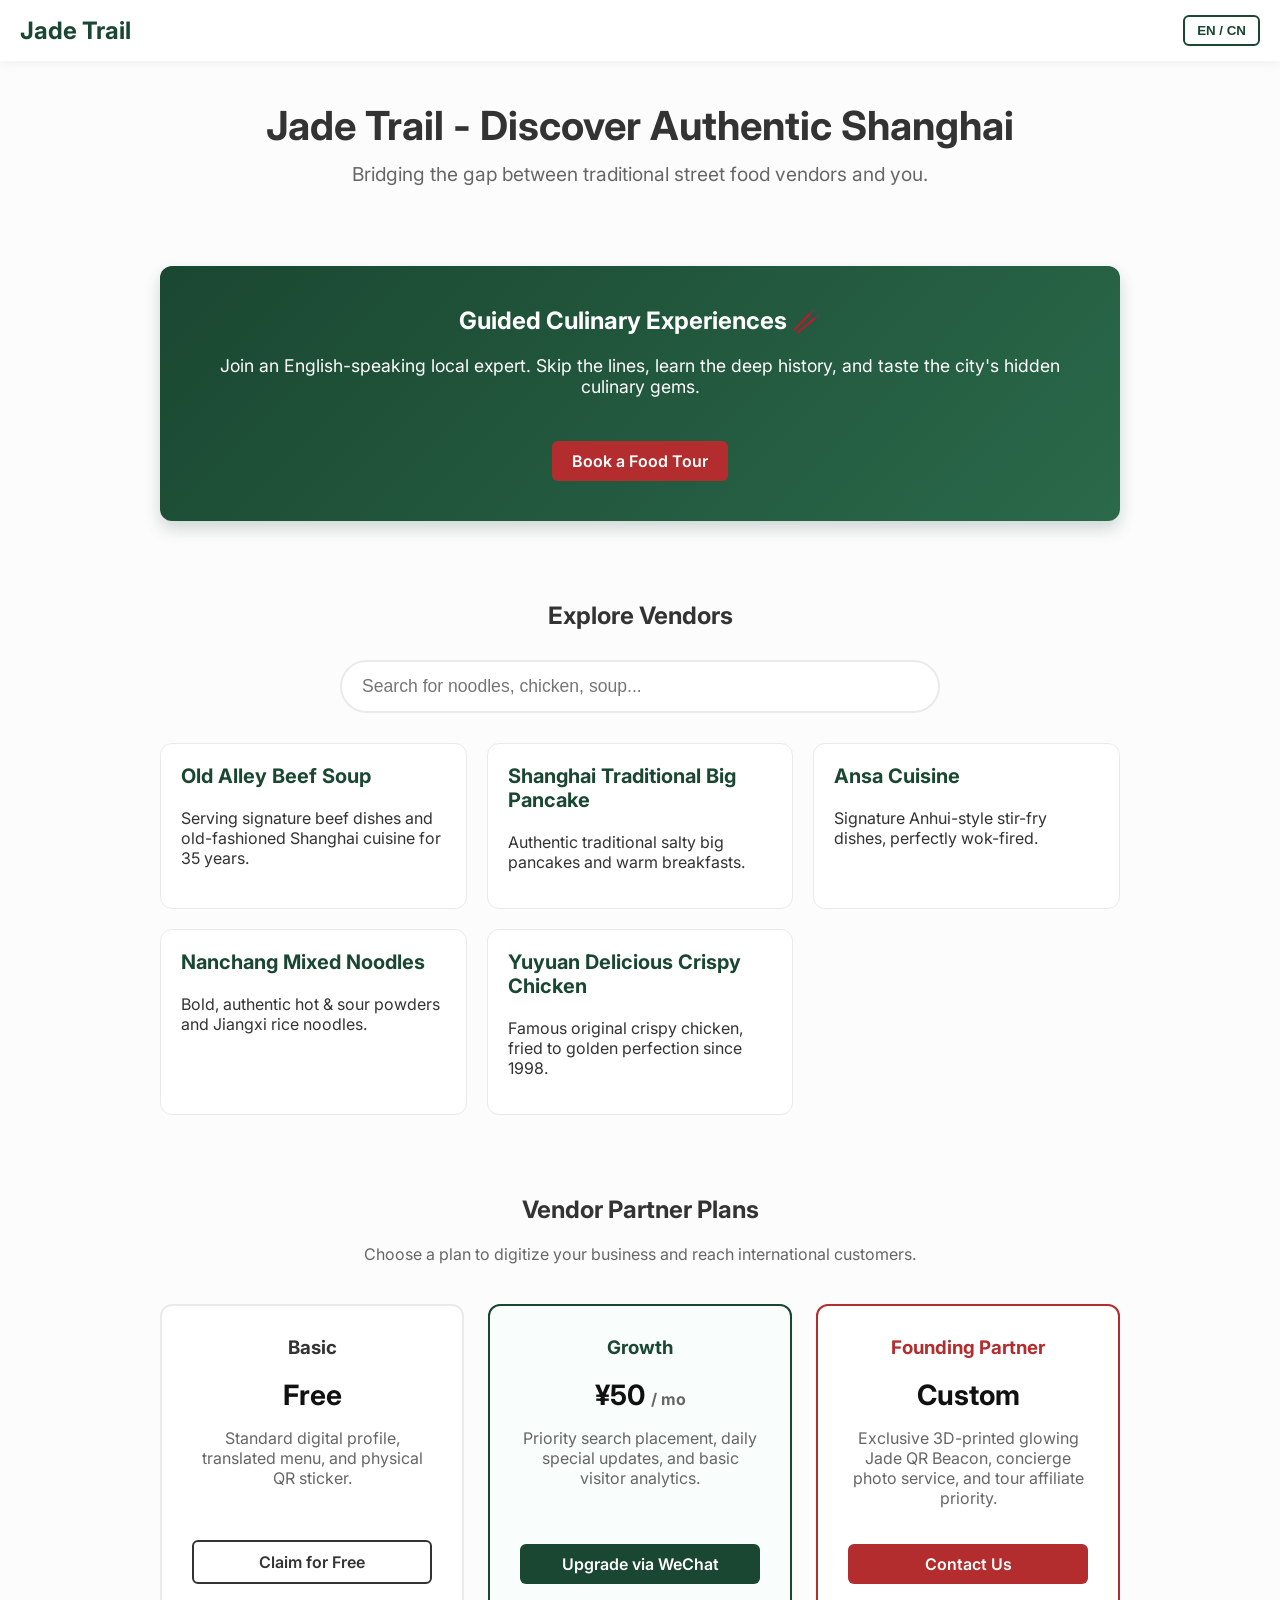
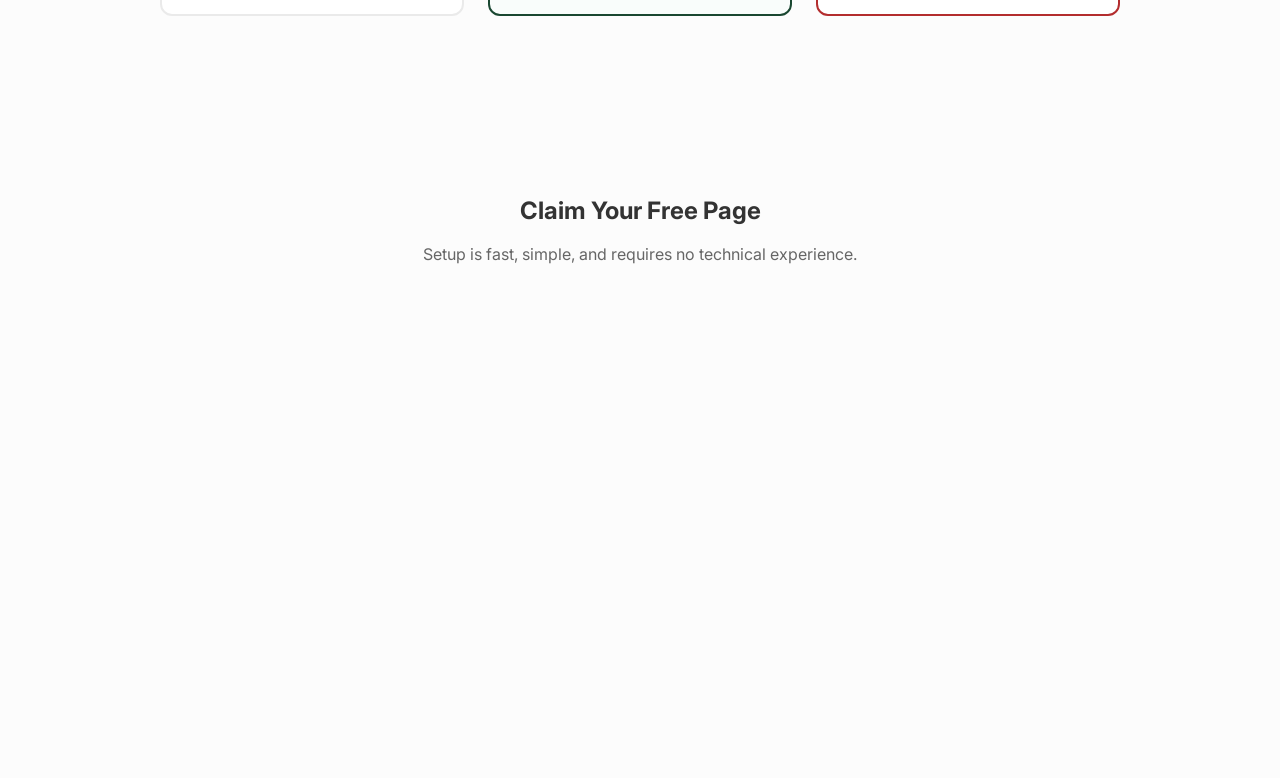
==== commit 885f85c3: "url fixing - everything works" ====
--- a/index.html
+++ b/index.html
@@ -178,7 +178,7 @@
                 </p>
             </a>
 
-            <a href="big-pancake.html" class="vendor-card">
+            <a href="traditional-pancake.html" class="vendor-card">
                 <h3>
                     <span class="lang-en">Shanghai Traditional Big Pancake</span>
                     <span class="lang-cn">上海老式大饼油条</span>
--- a/style.css
+++ b/style.css
@@ -1,240 +1,292 @@
-/* --- VARIABLES & SETUP --- */
+/* =========================================
+   Global Variables & Base Resets
+   ========================================= */
 :root {
-    --bao: #FDFBF7;
-    --jade: #2A7A5F;
-    --jade-dark: #1e5a45;
-    --chili: #D94227;
-    --chili-dark: #b3361f;
-    --sesame: #2D2D2D;
-    --lantern: #F6B93B;
-}
-
-* {
+    --jade: #1a4731;
+    --jade-light: #2a694a;
+    --lantern: #b32d2e;
+    --bg-color: #fcfcfc;
+    --text-main: #333333;
+    --text-muted: #666666;
+}
+
+*, *::before, *::after {
+    box-sizing: border-box; /* Prevents padding from causing horizontal scrolling */
+}
+
+body {
     margin: 0;
     padding: 0;
-    box-sizing: border-box;
-}
-
-body {
     font-family: 'Inter', 'Noto Sans SC', sans-serif;
-    background-color: var(--bao);
-    color: var(--sesame);
-    line-height: 1.6;
-}
-
-/* --- ANIMATIONS --- */
-@keyframes fadeInUp {
-    from {
-        opacity: 0;
-        transform: translateY(30px);
-    }
-    to {
-        opacity: 1;
-        transform: translateY(0);
-    }
-}
-
-.animate-up {
-    opacity: 0;
-    animation: fadeInUp 0.8s cubic-bezier(0.16, 1, 0.3, 1) forwards;
-}
-
-.delay-1 { animation-delay: 0.1s; }
-.delay-2 { animation-delay: 0.2s; }
-.delay-3 { animation-delay: 0.3s; }
-
-/* --- TYPOGRAPHY & BUTTONS --- */
-h1, h2, h3 { line-height: 1.2; margin-bottom: 1rem; }
-a { text-decoration: none; color: inherit; }
-
-.btn {
-    display: inline-block;
-    padding: 12px 24px;
+    background-color: var(--bg-color);
+    color: var(--text-main);
+    overflow-x: hidden; /* Extra safety against mobile horizontal scroll */
+}
+
+/* =========================================
+   Navbar (Mobile-Responsive Fix)
+   ========================================= */
+.navbar {
+    display: flex;
+    justify-content: space-between;
+    align-items: center;
+    width: 100%;
+    padding: 15px 20px;
+    background: rgba(255, 255, 255, 0.98);
+    position: sticky;
+    top: 0;
+    z-index: 1000;
+    box-shadow: 0 2px 10px rgba(0,0,0,0.05);
+}
+
+.nav-logo a {
+    text-decoration: none;
+    color: var(--jade);
+    font-weight: 700;
+    font-size: 1.5rem;
+}
+
+.lang-toggle {
+    background: transparent;
+    border: 2px solid var(--jade);
+    color: var(--jade);
+    padding: 6px 12px;
     border-radius: 6px;
     font-weight: 600;
     cursor: pointer;
-    transition: all 0.3s ease;
-    border: none;
-}
-
-.btn-primary {
-    background-color: var(--jade);
+    transition: all 0.2s;
+}
+
+.lang-toggle:hover {
+    background: var(--jade);
+    color: #fff;
+}
+
+/* =========================================
+   Layout & Typography
+   ========================================= */
+.section {
+    padding: 40px 20px;
+    max-width: 1000px;
+    margin: 0 auto;
+}
+
+.section-header {
+    text-align: center;
+    margin-bottom: 30px;
+}
+
+.text-center {
+    text-align: center;
+}
+
+h1, h2, h3 {
+    margin-top: 0;
+}
+
+/* =========================================
+   Banners & Buttons
+   ========================================= */
+.tour-banner {
+    background: linear-gradient(135deg, var(--jade) 0%, var(--jade-light) 100%);
     color: white;
-}
-.btn-primary:hover {
-    background-color: var(--jade-dark);
+    padding: 40px 20px;
+    border-radius: 12px;
+    text-align: center;
+    box-shadow: 0 8px 16px rgba(26, 71, 49, 0.2);
+    width: 100%;
+}
+
+.plan-btn {
+    display: inline-block;
+    padding: 10px 20px;
+    border-radius: 6px;
+    text-decoration: none;
+    font-weight: 600;
+    margin-top: 20px;
+    text-align: center;
+    transition: transform 0.2s, opacity 0.2s;
+}
+
+.plan-btn:hover {
     transform: translateY(-2px);
-    box-shadow: 0 4px 12px rgba(42, 122, 95, 0.3);
-}
-
-.btn-accent {
-    background-color: var(--chili);
-    color: white;
-}
-.btn-accent:hover {
-    background-color: var(--chili-dark);
-    transform: translateY(-2px);
-    box-shadow: 0 4px 12px rgba(217, 66, 39, 0.3);
-}
-
-/* --- NAVBAR --- */
-.navbar {
-    position: sticky;
-    top: 0;
-    z-index: 100;
-    background-color: var(--jade);
-    color: white;
-    display: flex;
-    justify-content: space-between;
+    opacity: 0.9;
+}
+
+.btn-outline { border: 2px solid var(--text-main); color: var(--text-main); }
+.btn-jade { background: var(--jade); color: white; }
+.btn-lantern { background: var(--lantern); color: white; }
+
+/* =========================================
+   Vendor Directory & Search
+   ========================================= */
+.search-container {
+    max-width: 600px;
+    margin: 0 auto 30px auto;
+    text-align: center;
+}
+
+.search-bar {
+    width: 100%;
+    padding: 14px 20px;
+    font-size: 1.1rem;
+    border: 2px solid #eaeaea;
+    border-radius: 30px;
+    outline: none;
+    transition: border-color 0.2s;
+}
+
+.search-bar:focus {
+    border-color: var(--jade);
+}
+
+.directory-grid {
+    display: grid;
+    grid-template-columns: repeat(auto-fit, minmax(280px, 1fr));
+    gap: 20px;
+    margin-top: 24px;
+}
+
+.vendor-card {
+    border: 1px solid #eaeaea;
+    border-radius: 12px;
+    padding: 20px;
+    text-decoration: none;
+    color: inherit;
+    display: block;
+    background: #fff;
+    transition: transform 0.2s, box-shadow 0.2s;
+}
+
+.vendor-card:hover {
+    transform: translateY(-4px);
+    box-shadow: 0 10px 20px rgba(0,0,0,0.05);
+}
+
+.vendor-card h3 {
+    color: var(--jade);
+    font-size: 1.25rem;
+}
+
+/* =========================================
+   Subscription Tiers (B2B)
+   ========================================= */
+.subscription-grid {
+    display: grid;
+    grid-template-columns: repeat(auto-fit, minmax(280px, 1fr));
+    gap: 24px;
+    margin: 40px auto;
+}
+
+.sub-card {
+    border: 2px solid #eaeaea;
+    border-radius: 12px;
+    padding: 30px;
+    text-align: center;
+    background: #fff;
+    display: flex;
+    flex-direction: column;
+    justify-content: space-between;
+    transition: transform 0.2s, box-shadow 0.2s;
+}
+
+.sub-card:hover {
+    transform: translateY(-4px);
+    box-shadow: 0 10px 20px rgba(0,0,0,0.05);
+}
+
+.sub-card.featured {
+    border-color: var(--jade);
+    background: #f9fdfb;
+}
+
+.sub-card.partner {
+    border-color: var(--lantern);
+}
+
+.sub-card h3 { color: var(--text-main); }
+.sub-card.featured h3 { color: var(--jade); }
+.sub-card.partner h3 { color: var(--lantern); }
+
+.sub-price {
+    font-size: 1.75rem;
+    font-weight: 700;
+    margin: 15px 0;
+    color: #111;
+}
+
+/* =========================================
+   Individual Vendor Page Utilities
+   ========================================= */
+.story-flex {
+    display: flex;
+    gap: 24px;
     align-items: center;
-    padding: 16px 5%;
-    box-shadow: 0 2px 10px rgba(0,0,0,0.1);
-}
-.nav-logo { font-size: 1.5rem; font-weight: 700; }
-.nav-links { display: flex; gap: 24px; align-items: center; }
-.nav-links a:hover { opacity: 0.8; }
-.lang-toggle {
-    background: transparent;
-    border: 1px solid white;
-    color: white;
-    padding: 6px 12px;
-    border-radius: 4px;
+}
+@media (max-width: 768px) {
+    .story-flex {
+        flex-direction: column;
+        text-align: center;
+    }
+}
+.story-flex img {
+    max-width: 150px;
+    border-radius: 50%;
+    object-fit: cover;
+}
+.specialty-highlight {
+    background: #fff5f5;
+    border-left: 4px solid var(--lantern);
+    padding: 16px;
+    border-radius: 0 8px 8px 0;
+    margin-bottom: 24px;
+}
+.accordion-btn {
+    width: 100%;
+    text-align: left;
+    padding: 16px;
+    background: #fff;
+    border: 1px solid #eaeaea;
+    border-radius: 8px;
+    font-size: 1.1rem;
+    font-weight: 600;
     cursor: pointer;
-    transition: 0.3s;
-}
-.lang-toggle:hover { background: white; color: var(--jade); }
-
-/* --- HERO SECTION --- */
-.hero {
-    height: 70vh;
-    background-color: #111;
-    background-image: linear-gradient(rgba(0,0,0,0.5), rgba(0,0,0,0.6)), url('https://images.unsplash.com/photo-1555126634-323283e090fa?ixlib=rb-4.0.3&auto=format&fit=crop&w=1920&q=80');
-    background-size: cover;
-    background-position: center;
-    display: flex;
-    flex-direction: column;
-    justify-content: center;
+    display: flex;
+    justify-content: space-between;
     align-items: center;
-    text-align: center;
-    color: white;
-    padding: 0 5%;
-}
-.hero h1 { font-size: 4rem; }
-.hero p { font-size: 1.2rem; margin-bottom: 2rem; }
-
-/* --- LAYOUT & CARDS --- */
-.section { padding: 80px 5%; max-width: 1200px; margin: 0 auto; }
-.text-center { text-align: center; }
-
-.grid-3 {
-    display: grid;
-    grid-template-columns: repeat(auto-fit, minmax(300px, 1fr));
-    gap: 32px;
-    margin-top: 40px;
-}
-
-.card {
-    background: white;
-    border-radius: 12px;
-    padding: 32px;
-    border: 1px solid #eee;
-    transition: transform 0.3s ease, box-shadow 0.3s ease;
-}
-.card:hover {
-    transform: translateY(-5px);
-    box-shadow: 0 10px 30px rgba(0,0,0,0.05);
-}
-
-.vendor-card { padding: 0; overflow: hidden; }
-.vendor-card img {
-    width: 100%;
-    height: 200px;
-    object-fit: cover;
-    transition: transform 0.5s ease;
-}
-.vendor-card:hover img { transform: scale(1.05); }
-.vendor-info { padding: 24px; }
-.vendor-info .btn-accent { display: block; text-align: center; margin-top: 16px; }
-
-/* --- VENDOR PAGE SPECIFICS --- */
-.embed-container {
-    width: 100%;
-    height: 350px;
-    background: #eaeaea;
-    border-radius: 12px;
-    display: flex;
-    align-items: center;
-    justify-content: center;
-    margin-bottom: 40px;
-    overflow: hidden;
-}
-.story-flex {
-    display: flex;
-    flex-direction: column-reverse; /* Stacks vertically, placing the 2nd HTML item (text) on top */
-    gap: 30px;
-    align-items: center; /* Centers the image and text */
-    margin-bottom: 60px;
-    text-align: center; /* Centers the story text */
-}
-
-.story-flex img {
-    width: 100%; /* Expands the image to fill the new stacked layout */
-    max-width: 800px; /* Prevents the image from getting overly massive on desktop */
-    border-radius: 12px;
-    box-shadow: 0 4px 20px rgba(0,0,0,0.1);
-}
-.specialty-highlight {
-    background-color: var(--chili);
-    color: white;
-    padding: 24px;
-    border-radius: 12px;
-    margin-bottom: 32px;
-    transition: transform 0.3s ease;
-}
-.specialty-highlight:hover { transform: scale(1.02); }
-
-/* --- ACCORDION MENU --- */
-.accordion {
-    background: white;
-    border-radius: 12px;
-    border: 1px solid #eee;
-    overflow: hidden;
-}
-.accordion-btn {
-    width: 100%;
-    text-align: left;
-    padding: 20px 24px;
-    background: white;
-    border: none;
-    border-bottom: 1px solid #eee;
-    font-size: 1.2rem;
-    font-weight: 700;
-    cursor: pointer;
-    display: flex;
-    justify-content: space-between;
-    transition: background 0.3s ease;
-}
-.accordion-btn:hover { background: #fafafa; }
+}
 .accordion-content {
     max-height: 0;
     overflow: hidden;
-    transition: max-height 0.4s ease-in-out;
+    transition: max-height 0.3s ease-out;
+    background: #fafafa;
+    border-radius: 0 0 8px 8px;
 }
 .menu-item {
     display: flex;
     justify-content: space-between;
-    padding: 16px 24px;
-    border-bottom: 1px solid #eee;
-}
-
-/* --- RESPONSIVE DESIGN (Phones) --- */
-/* --- RESPONSIVE DESIGN (Phones) --- */
-@media (max-width: 768px) {
-    .nav-links { display: none; }
-    .hero h1 { font-size: 2.5rem; }
-    /* The .story-flex overrides have been removed from here because the main CSS now handles the stack perfectly */
-}
-
-/* --- LANGUAGE TOGGLE LOGIC --- */
+    padding: 12px 16px;
+    border-bottom: 1px solid #eaeaea;
+}
+.menu-item:last-child {
+    border-bottom: none;
+}
+
+/* =========================================
+   Animations & Language Logic
+   ========================================= */
+.animate-up {
+    animation: fadeUp 0.6s ease-out forwards;
+}
+
+.delay-1 {
+    animation-delay: 0.2s;
+}
+
+@keyframes fadeUp {
+    from { opacity: 0; transform: translateY(20px); }
+    to { opacity: 1; transform: translateY(0); }
+}
+
 body.lang-en .lang-cn { display: none !important; }
 body.lang-cn .lang-en { display: none !important; }
